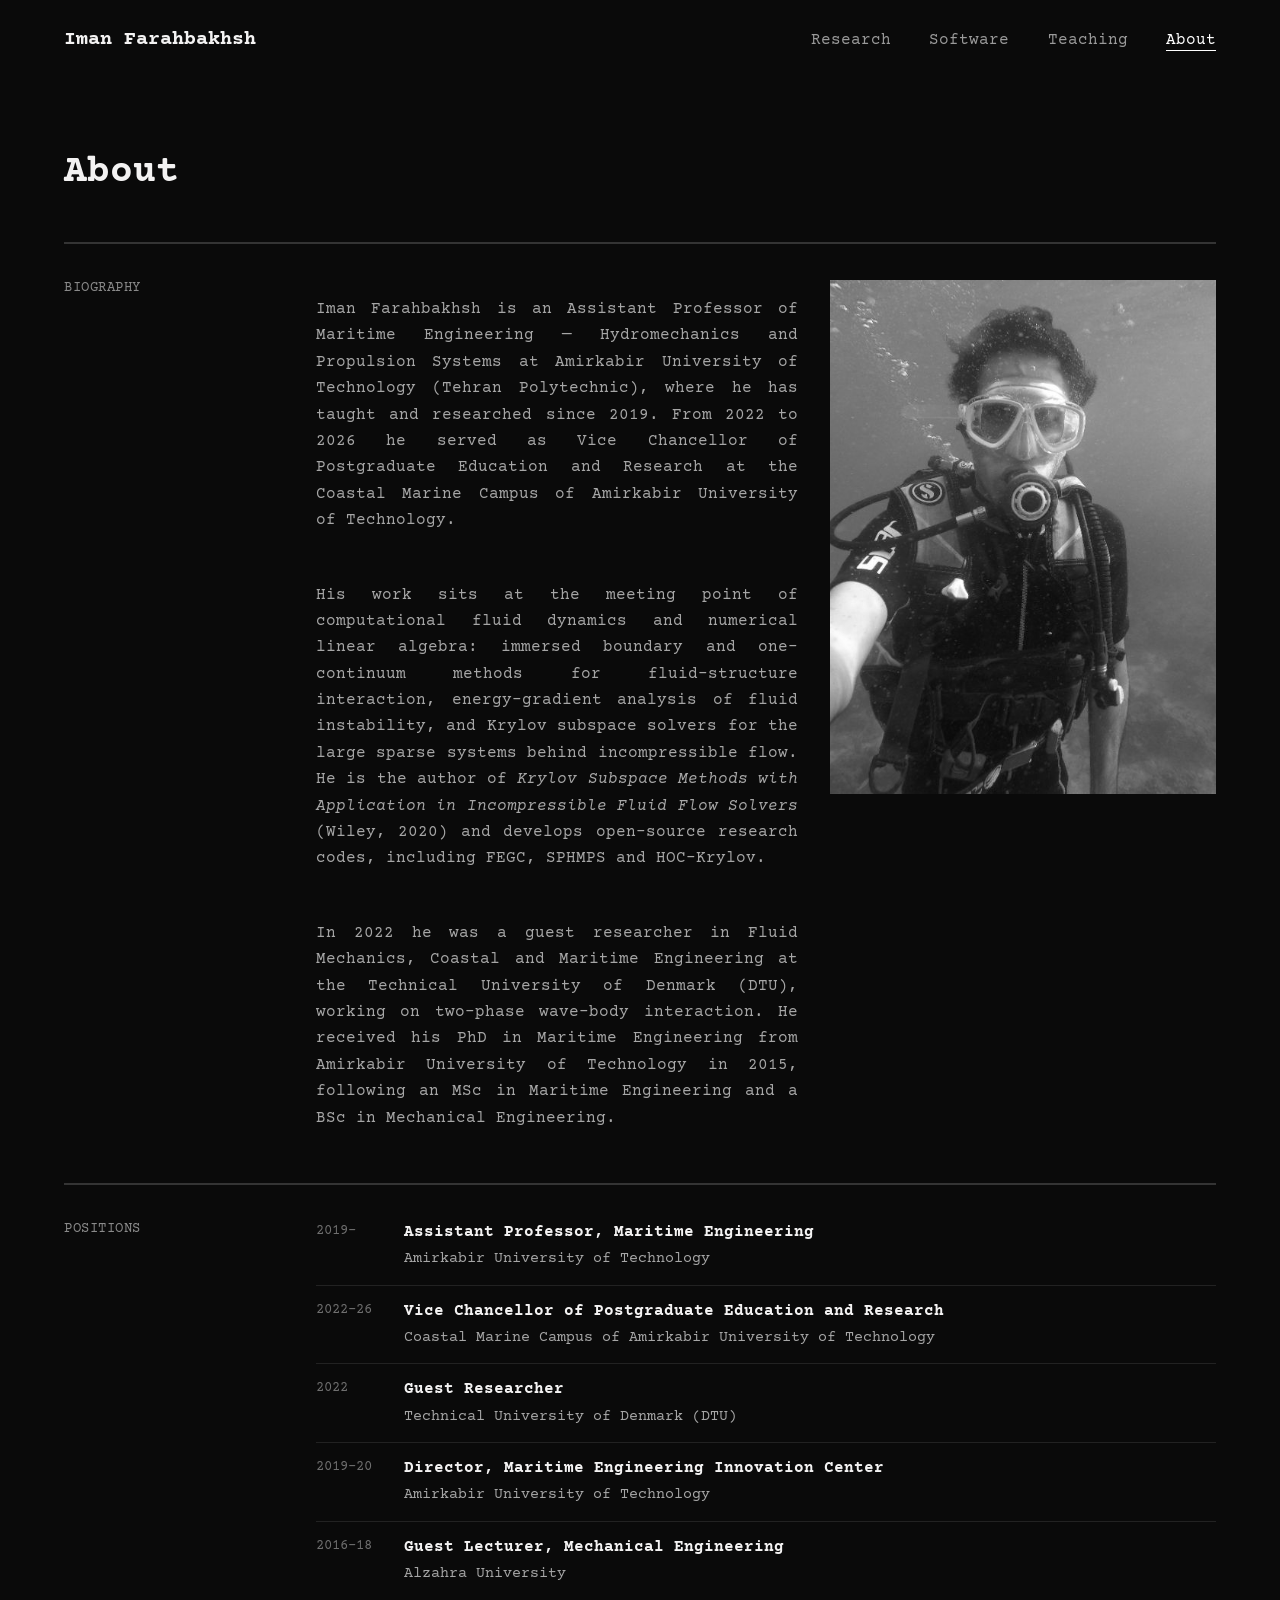
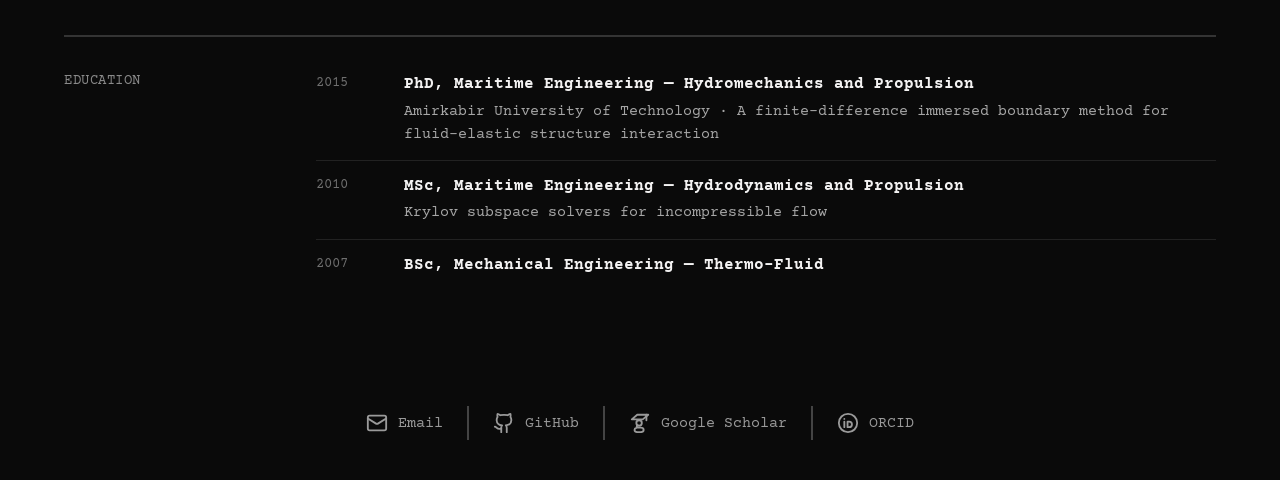
==== about.html @ 94e6cb4d "Add files via upload" ====
<!DOCTYPE html>
<html lang="en">
<head>
<meta charset="utf-8">
<meta name="viewport" content="width=device-width, initial-scale=1">
<title>About — Iman Farahbakhsh</title>
<meta name="description" content="About Iman Farahbakhsh — assistant professor of maritime engineering, Amirkabir University of Technology.">
<link rel="stylesheet" href="style.css">
</head>
<body>
<div class="page">
  <nav class="nav">
    <a class="brand" href="index.html">Iman Farahbakhsh</a>
    <div class="menu">
      <a href="research.html">Research</a>
      <a href="software.html">Software</a>
      <a href="teaching.html">Teaching</a>
      <a class="active" href="about.html">About</a>
    </div>
  </nav>

  <main class="doc">
    <header class="doc-head">
      <h1>About</h1>
    </header>

    <section class="block">
      <h2 class="label">Biography</h2>
      <div class="theme">
        <div class="theme-text bio">
          <p class="s">Iman Farahbakhsh is an Assistant Professor of Maritime Engineering — Hydromechanics and Propulsion Systems at Amirkabir University of Technology (Tehran Polytechnic), where he has taught and researched since 2019. From 2022 to 2026 he served as Vice Chancellor of Postgraduate Education and Research at the Coastal Marine Campus of Amirkabir University of Technology.</p>
          <p class="s">His work sits at the meeting point of computational fluid dynamics and numerical linear algebra: immersed boundary and one-continuum methods for fluid–structure interaction, energy-gradient analysis of fluid instability, and Krylov subspace solvers for the large sparse systems behind incompressible flow. He is the author of <i>Krylov Subspace Methods with Application in Incompressible Fluid Flow Solvers</i> (Wiley, 2020) and develops open-source research codes, including FEGC, SPHMPS and HOC-Krylov.</p>
          <p class="s">In 2022 he was a guest researcher in Fluid Mechanics, Coastal and Maritime Engineering at the Technical University of Denmark (DTU), working on two-phase wave–body interaction. He received his PhD in Maritime Engineering from Amirkabir University of Technology in 2015, following an MSc in Maritime Engineering and a BSc in Mechanical Engineering.</p>
        </div>
        <figure class="fig portrait"><img class="color-on-hover" src="[data-uri]" alt="Iman Farahbakhsh scuba diving"></figure>
      </div>
    </section>

    <section class="block">
      <h2 class="label">Positions</h2>
      <ul class="rows">
        <li><span class="y">2019–</span><span><span class="t">Assistant Professor, Maritime Engineering</span><span class="s">Amirkabir University of Technology</span></span></li>
        <li><span class="y">2022–26</span><span><span class="t">Vice Chancellor of Postgraduate Education and Research</span><span class="s">Coastal Marine Campus of Amirkabir University of Technology</span></span></li>
        <li><span class="y">2022</span><span><span class="t">Guest Researcher</span><span class="s">Technical University of Denmark (DTU)</span></span></li>
        <li><span class="y">2019–20</span><span><span class="t">Director, Maritime Engineering Innovation Center</span><span class="s">Amirkabir University of Technology</span></span></li>
        <li><span class="y">2016–18</span><span><span class="t">Guest Lecturer, Mechanical Engineering</span><span class="s">Alzahra University</span></span></li>
      </ul>
    </section>

    <section class="block">
      <h2 class="label">Education</h2>
      <ul class="rows">
        <li><span class="y">2015</span><span><span class="t">PhD, Maritime Engineering — Hydromechanics and Propulsion</span><span class="s">Amirkabir University of Technology · A finite-difference immersed boundary method for fluid–elastic structure interaction</span></span></li>
        <li><span class="y">2010</span><span><span class="t">MSc, Maritime Engineering — Hydrodynamics and Propulsion</span><span class="s">Krylov subspace solvers for incompressible flow</span></span></li>
        <li><span class="y">2007</span><span><span class="t">BSc, Mechanical Engineering — Thermo-Fluid</span></span></li>
      </ul>
    </section>
  </main>

  <footer>
    <a href="mailto:i.farahbakhsh@outlook.com">
      <svg viewBox="0 0 24 24"><rect width="20" height="16" x="2" y="4" rx="2"/><path d="m22 7-8.97 5.7a1.94 1.94 0 0 1-2.06 0L2 7"/></svg>
      <span>Email</span>
    </a>
    <a href="https://github.com/imanfarahbakhsh" target="_blank" rel="noopener">
      <svg viewBox="0 0 24 24"><path d="M15 22v-4a4.8 4.8 0 0 0-1-3.5c3 0 6-2 6-5.5.08-1.25-.27-2.48-1-3.5.28-1.15.28-2.35 0-3.5 0 0-1 0-3 1.5-2.64-.5-5.36-.5-8 0C6 2 5 2 5 2c-.3 1.15-.3 2.35 0 3.5A5.403 5.403 0 0 0 4 9c0 3.5 3 5.5 6 5.5-.39.49-.68 1.05-.85 1.65-.17.6-.22 1.23-.15 1.85v4"/><path d="M9 18c-4.51 2-5-2-7-2"/></svg>
      <span>GitHub</span>
    </a>
    <a href="https://scholar.google.co.uk/citations?hl=en&amp;user=B8ajVVsAAAAJ" target="_blank" rel="noopener">
      <svg viewBox="0 0 24 24"><path d="M3 8 9 3h12l-6 5Z"/><path d="M19 3v6"/><circle cx="11" cy="12" r="3"/><path d="M9.5 14.6c-1.6.6-1.4 2 .3 2.4h2.7c2.2 0 3.5 1.1 3.5 2.5S14.3 22 11 22s-5-1.1-5-2.5c0-.9.7-1.7 2-2.1"/></svg>
      <span>Google Scholar</span>
    </a>
    <a href="https://orcid.org/0000-0001-5304-8348" target="_blank" rel="noopener">
      <svg viewBox="0 0 24 24"><circle cx="12" cy="12" r="10"/><path d="M8 10.5v6"/><path d="M8 7.5h.01"/><path d="M11.5 10.5v6h1.8a3 3 0 0 0 0-6Z"/></svg>
      <span>ORCID</span>
    </a>
  </footer>
</div>
</body>
</html>
---- style.css ----
@import url('https://fonts.googleapis.com/css2?family=Courier+Prime:wght@400;700&display=swap');
*{box-sizing:border-box}
html,body{margin:0;background:#0a0a0a;color:#f3f2f2;font-family:'Courier Prime','Courier New',Courier,monospace}
a{color:#9a9a9a;text-decoration:none;transition:color .2s}
a:hover{color:#fff}
a:focus-visible{outline:2px solid #fff;outline-offset:2px}
.page{position:relative;min-height:100vh;display:flex;flex-direction:column;overflow:hidden}
.nav{position:relative;z-index:2;display:flex;justify-content:space-between;align-items:center;flex-wrap:wrap;gap:24px;padding:28px clamp(24px,5vw,80px);font-size:16px}
.brand{color:#f3f2f2;font-weight:700;font-size:clamp(18px,1.6vw,24px)}
.menu{display:flex;flex-wrap:wrap;column-gap:clamp(16px,3vw,48px);row-gap:8px}
.menu a.active{color:#fff;text-decoration:underline;text-underline-offset:6px}
.hero-img{position:absolute;right:0;top:8%;width:62%;height:78%;object-fit:cover;filter:grayscale(1);transition:filter .6s ease;z-index:1;
-webkit-mask-image:linear-gradient(to right,transparent 0%,#000 30%),linear-gradient(to bottom,transparent 0%,#000 15%,#000 85%,transparent 100%);-webkit-mask-composite:source-in;
mask-image:linear-gradient(to right,transparent 0%,#000 30%),linear-gradient(to bottom,transparent 0%,#000 15%,#000 85%,transparent 100%);mask-composite:intersect}
.hero-img:hover,img.color-on-hover:hover{filter:grayscale(0)}
img.color-on-hover{filter:grayscale(1);transition:filter .6s ease}
main{position:relative;z-index:2;pointer-events:none;flex:1;display:flex;flex-direction:column;justify-content:center;gap:48px;padding:0 clamp(24px,5vw,80px)}
main>*{pointer-events:auto}
.intro{margin:0;max-width:520px;font-size:16px;line-height:1.6;color:#a6a6a6;text-wrap:pretty}
.interests{list-style:none;margin:0;padding:0;display:flex;flex-direction:column;gap:28px;max-width:480px}
.interests li{display:flex;flex-direction:column;gap:6px}
.interests .t{font-size:clamp(18px,1.6vw,24px);font-weight:700}
.interests .s{font-size:15px;line-height:1.5;color:#a6a6a6;text-wrap:pretty}
footer{position:relative;z-index:2;display:flex;justify-content:center;flex-wrap:wrap;padding:32px 24px 40px;font-size:15px}
footer a{display:flex;align-items:center;gap:10px;padding:6px 24px}
footer a+a{border-left:2px solid rgba(243,242,242,.25)}
main.doc{justify-content:flex-start;gap:0;padding-top:clamp(32px,6vw,72px);padding-bottom:48px;max-width:1280px;width:100%}
.doc h1{margin:0;font-size:clamp(28px,3vw,40px);color:#f3f2f2}
.doc-head{display:flex;flex-direction:column;gap:16px;padding-bottom:48px}
.doc h2,.doc h3{margin:0}
.block{display:grid;grid-template-columns:minmax(140px,220px) minmax(0,1fr);gap:32px;padding:36px 0;border-top:2px solid rgba(243,242,242,.18)}
.label{font-size:14px;font-weight:400;color:#8a8a8a;letter-spacing:.04em;text-transform:uppercase}
.themes{display:flex;flex-direction:column;gap:48px}
.theme{display:grid;grid-template-columns:minmax(0,1fr) minmax(0,.8fr);gap:32px;align-items:start}
.theme-text{display:flex;flex-direction:column;gap:12px}
.num{font-size:14px;color:#6f6f6f}
.theme h3{font-size:clamp(20px,1.8vw,26px)}
.doc .s{font-size:15px;line-height:1.55;color:#a6a6a6;text-wrap:pretty}
.doc .t{color:#f3f2f2;font-weight:700;line-height:1.4;text-wrap:pretty}
.refs{list-style:none;margin:4px 0 0;padding:0;display:flex;flex-direction:column;gap:6px;font-size:14px}
.refs a::before{content:"→ ";color:#6f6f6f}
.fig{margin:0;aspect-ratio:4/3;border:2px dashed rgba(243,242,242,.2);display:flex;align-items:flex-end;padding:12px;font-size:13px;color:#6f6f6f;overflow:hidden}
.fig img{width:100%;height:100%;object-fit:cover;display:block}
.fig:has(img){border:0;padding:0}
.fig.portrait{aspect-ratio:3/4}
.bio{gap:16px}
.bio .s{font-size:16px;line-height:1.65;text-align:justify;hyphens:auto}
.book{display:flex;flex-direction:column;gap:6px;max-width:640px}
.book .t{font-size:clamp(18px,1.6vw,22px)}
.book:hover .t,.pubs a:hover .t{text-decoration:underline;text-underline-offset:4px}
.pubs,.rows{list-style:none;margin:0;padding:0;display:flex;flex-direction:column}
.pubs li,.rows li{display:grid;grid-template-columns:72px minmax(0,1fr);gap:16px;padding:14px 0;border-top:1px solid rgba(243,242,242,.1)}
.pubs li:first-child,.rows li:first-child{border-top:0;padding-top:0}
.pubs a,.rows li>span:last-child{display:flex;flex-direction:column;gap:4px}
.y{font-size:14px;color:#6f6f6f;padding-top:2px}
@media (max-width:760px){
.block{grid-template-columns:1fr;gap:20px;padding:28px 0}
.theme{grid-template-columns:1fr;gap:20px}
.doc-head{padding-bottom:32px}
.pubs li,.rows li{grid-template-columns:56px minmax(0,1fr);gap:12px}
}
@media (hover:none){.hero-img:active,img.color-on-hover:active{filter:grayscale(0)}}
@media (max-width:760px){
.page{min-height:100svh}
.nav{flex-direction:column;align-items:flex-start;gap:14px;padding:20px 20px 8px}
.menu{column-gap:20px;row-gap:6px;font-size:15px}
.menu a{padding:6px 0}
.hero-img{position:relative;order:0;top:auto;right:auto;width:100%;height:auto;aspect-ratio:4/3;margin:8px 0 0;
-webkit-mask-image:linear-gradient(to bottom,transparent 0%,#000 12%,#000 80%,transparent 100%);-webkit-mask-composite:source-over;
mask-image:linear-gradient(to bottom,transparent 0%,#000 12%,#000 80%,transparent 100%);mask-composite:add}
.page>.nav{order:-1}
main{order:1;justify-content:flex-start;gap:36px;padding:8px 20px 32px}
.intro{font-size:15px}
.interests{gap:22px}
.interests .t{font-size:19px}
.interests .s{font-size:14.5px}
footer{order:2;display:grid;grid-template-columns:1fr 1fr;gap:0;padding:20px 20px 32px;border-top:2px solid rgba(243,242,242,.25)}
footer a{padding:14px 4px;min-height:44px;justify-content:flex-start}
footer a+a{border-left:0}
}
footer svg{width:22px;height:22px;fill:none;stroke:currentColor;stroke-width:2;stroke-linecap:round;stroke-linejoin:round}
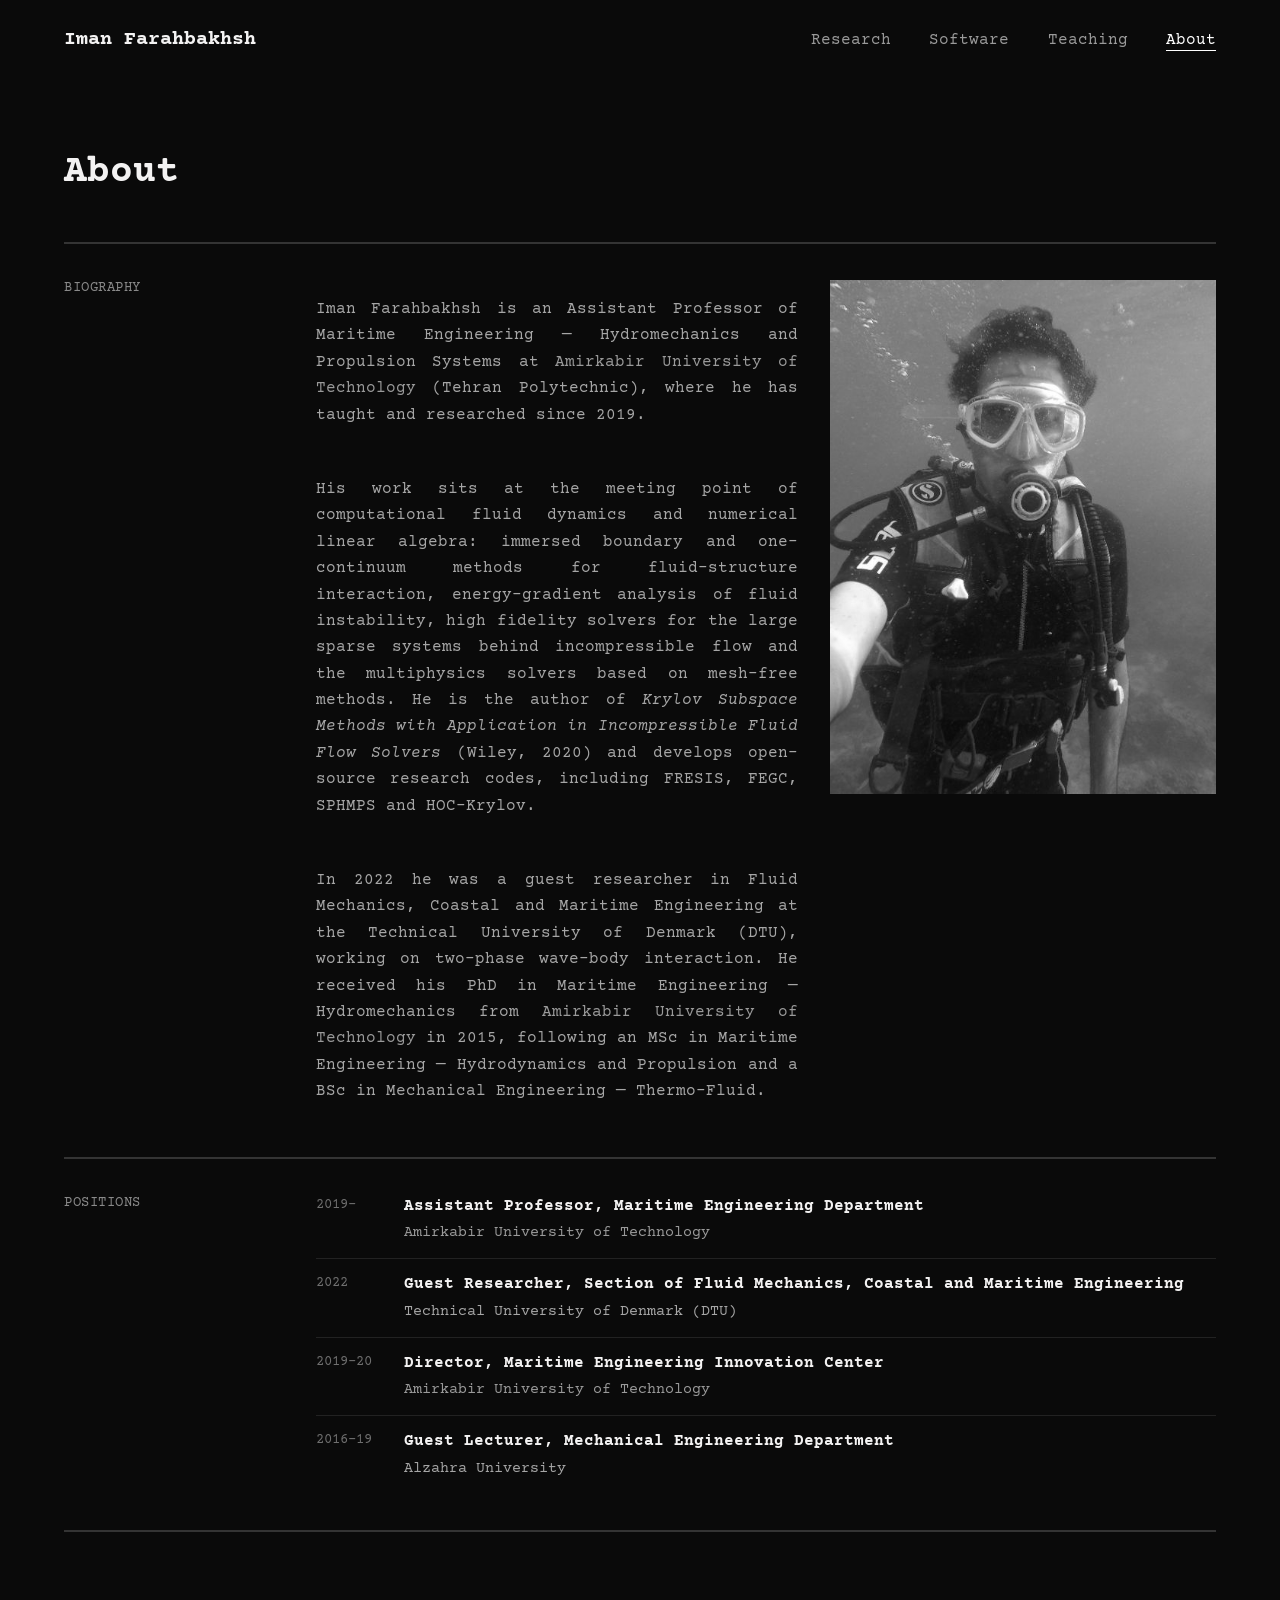
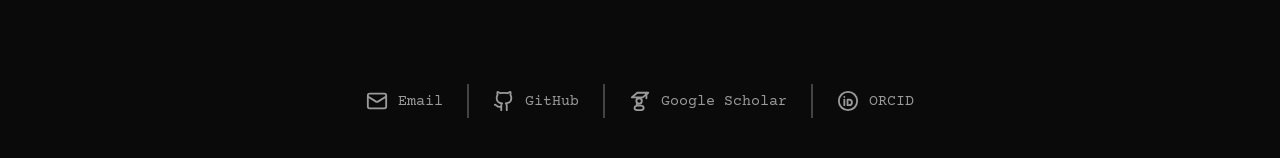
==== commit dc31c175: "Add files via upload" ====
--- a/about.html
+++ b/about.html
@@ -5,7 +5,7 @@
 <meta name="viewport" content="width=device-width, initial-scale=1">
 <title>About — Iman Farahbakhsh</title>
 <meta name="description" content="About Iman Farahbakhsh — assistant professor of maritime engineering, Amirkabir University of Technology.">
-<link rel="stylesheet" href="style.css">
+<link rel="stylesheet" href="style.css?v=3">
 </head>
 <body>
 <div class="page">
@@ -28,9 +28,9 @@
       <h2 class="label">Biography</h2>
       <div class="theme">
         <div class="theme-text bio">
-          <p class="s">Iman Farahbakhsh is an Assistant Professor of Maritime Engineering — Hydromechanics and Propulsion Systems at Amirkabir University of Technology (Tehran Polytechnic), where he has taught and researched since 2019. From 2022 to 2026 he served as Vice Chancellor of Postgraduate Education and Research at the Coastal Marine Campus of Amirkabir University of Technology.</p>
-          <p class="s">His work sits at the meeting point of computational fluid dynamics and numerical linear algebra: immersed boundary and one-continuum methods for fluid–structure interaction, energy-gradient analysis of fluid instability, and Krylov subspace solvers for the large sparse systems behind incompressible flow. He is the author of <i>Krylov Subspace Methods with Application in Incompressible Fluid Flow Solvers</i> (Wiley, 2020) and develops open-source research codes, including FEGC, SPHMPS and HOC-Krylov.</p>
-          <p class="s">In 2022 he was a guest researcher in Fluid Mechanics, Coastal and Maritime Engineering at the Technical University of Denmark (DTU), working on two-phase wave–body interaction. He received his PhD in Maritime Engineering from Amirkabir University of Technology in 2015, following an MSc in Maritime Engineering and a BSc in Mechanical Engineering.</p>
+          <p class="s" style="text-align:justify;hyphens:auto">Iman Farahbakhsh is an Assistant Professor of Maritime Engineering — Hydromechanics and Propulsion Systems at <a href="https://aut.ac.ir/en" target="_blank" rel="noopener">Amirkabir University of Technology</a> (Tehran Polytechnic), where he has taught and researched since 2019.</p>
+          <p class="s" style="text-align:justify;hyphens:auto">His work sits at the meeting point of computational fluid dynamics and numerical linear algebra: immersed boundary and one-continuum methods for fluid–structure interaction, energy-gradient analysis of fluid instability, high fidelity solvers for the large sparse systems behind incompressible flow and the multiphysics solvers based on mesh-free methods. He is the author of <i>Krylov Subspace Methods with Application in Incompressible Fluid Flow Solvers</i> (Wiley, 2020) and develops open-source research codes, including FRESIS, FEGC, SPHMPS and HOC-Krylov.</p>
+          <p class="s" style="text-align:justify;hyphens:auto">In 2022 he was a guest researcher in Fluid Mechanics, Coastal and Maritime Engineering at the Technical University of Denmark (DTU), working on two-phase wave–body interaction. He received his PhD in Maritime Engineering — Hydromechanics from <a href="https://aut.ac.ir/en" target="_blank" rel="noopener">Amirkabir University of Technology</a> in 2015, following an MSc in Maritime Engineering — Hydrodynamics and Propulsion and a BSc in Mechanical Engineering — Thermo-Fluid.</p>
         </div>
         <figure class="fig portrait"><img class="color-on-hover" src="[data-uri]" alt="Iman Farahbakhsh scuba diving"></figure>
       </div>
@@ -39,26 +39,21 @@
     <section class="block">
       <h2 class="label">Positions</h2>
       <ul class="rows">
-        <li><span class="y">2019–</span><span><span class="t">Assistant Professor, Maritime Engineering</span><span class="s">Amirkabir University of Technology</span></span></li>
-        <li><span class="y">2022–26</span><span><span class="t">Vice Chancellor of Postgraduate Education and Research</span><span class="s">Coastal Marine Campus of Amirkabir University of Technology</span></span></li>
-        <li><span class="y">2022</span><span><span class="t">Guest Researcher</span><span class="s">Technical University of Denmark (DTU)</span></span></li>
-        <li><span class="y">2019–20</span><span><span class="t">Director, Maritime Engineering Innovation Center</span><span class="s">Amirkabir University of Technology</span></span></li>
-        <li><span class="y">2016–18</span><span><span class="t">Guest Lecturer, Mechanical Engineering</span><span class="s">Alzahra University</span></span></li>
+        <li><span class="y">2019–</span><span><span class="t">Assistant Professor, Maritime Engineering Department</span><span class="s"><a href="https://aut.ac.ir/en" target="_blank" rel="noopener">Amirkabir University of Technology</a></span></span></li>
+        <li><span class="y">2022</span><span><span class="t">Guest Researcher, Section of Fluid Mechanics, Coastal and Maritime Engineering</span><span class="s">Technical University of Denmark (DTU)</span></span></li>
+        <li><span class="y">2019–20</span><span><span class="t">Director, Maritime Engineering Innovation Center</span><span class="s"><a href="https://aut.ac.ir/en" target="_blank" rel="noopener">Amirkabir University of Technology</a></span></span></li>
+        <li><span class="y">2016–19</span><span><span class="t">Guest Lecturer, Mechanical Engineering Department</span><span class="s">Alzahra University</span></span></li>
       </ul>
     </section>
 
     <section class="block">
-      <h2 class="label">Education</h2>
       <ul class="rows">
-        <li><span class="y">2015</span><span><span class="t">PhD, Maritime Engineering — Hydromechanics and Propulsion</span><span class="s">Amirkabir University of Technology · A finite-difference immersed boundary method for fluid–elastic structure interaction</span></span></li>
-        <li><span class="y">2010</span><span><span class="t">MSc, Maritime Engineering — Hydrodynamics and Propulsion</span><span class="s">Krylov subspace solvers for incompressible flow</span></span></li>
-        <li><span class="y">2007</span><span><span class="t">BSc, Mechanical Engineering — Thermo-Fluid</span></span></li>
       </ul>
     </section>
   </main>
 
   <footer>
-    <a href="mailto:i.farahbakhsh@outlook.com">
+    <a href="mailto:i.farahbakhsh@aut.ac.ir?cc=i.farahbakhsh@outlook.com">
       <svg viewBox="0 0 24 24"><rect width="20" height="16" x="2" y="4" rx="2"/><path d="m22 7-8.97 5.7a1.94 1.94 0 0 1-2.06 0L2 7"/></svg>
       <span>Email</span>
     </a>
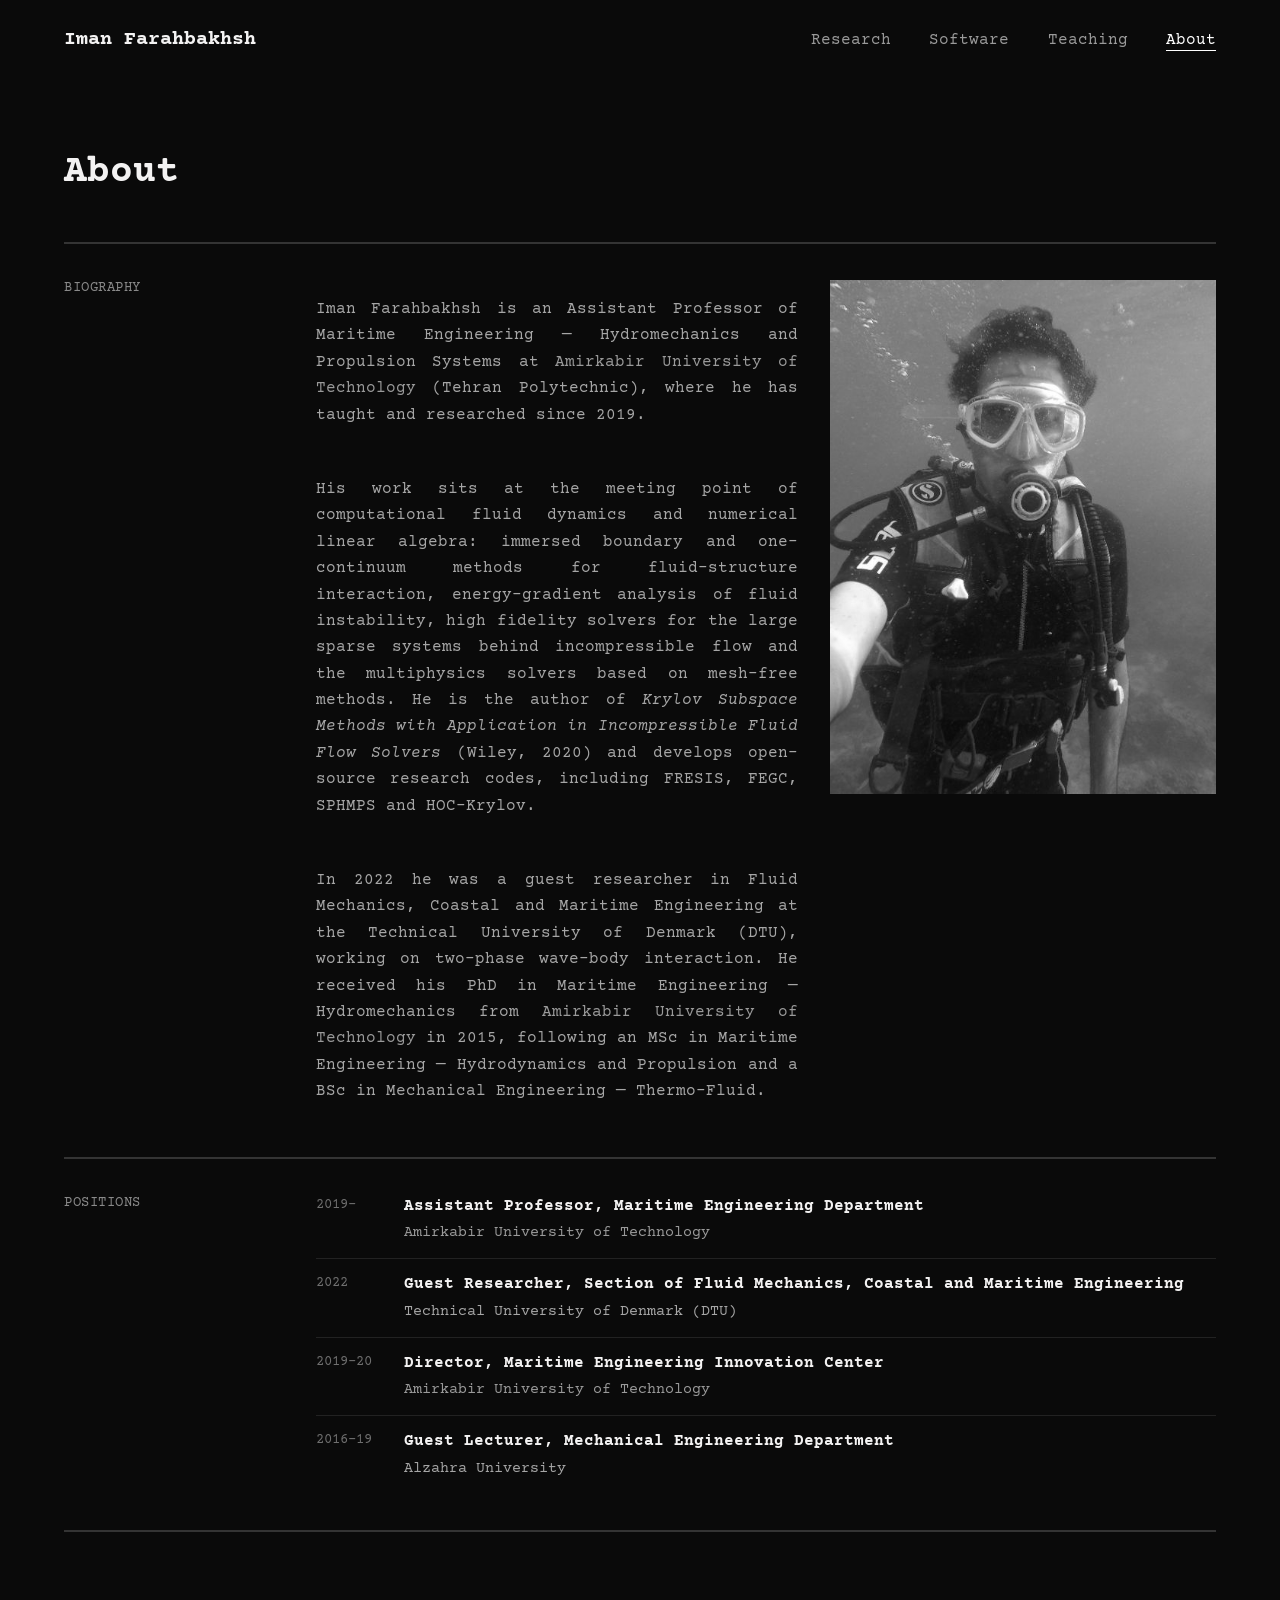
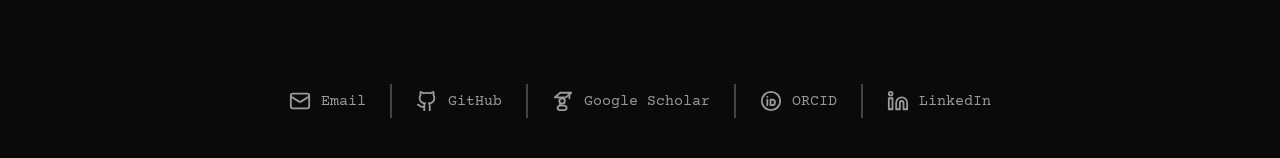
==== commit febc2c3f: "Add files via upload" ====
--- a/about.html
+++ b/about.html
@@ -69,6 +69,10 @@
       <svg viewBox="0 0 24 24"><circle cx="12" cy="12" r="10"/><path d="M8 10.5v6"/><path d="M8 7.5h.01"/><path d="M11.5 10.5v6h1.8a3 3 0 0 0 0-6Z"/></svg>
       <span>ORCID</span>
     </a>
+    <a href="https://www.linkedin.com/in/iman-farahbakhsh-55110b53/" target="_blank" rel="noopener">
+      <svg viewBox="0 0 24 24"><path d="M16 8a6 6 0 0 1 6 6v7h-4v-7a2 2 0 0 0-2-2 2 2 0 0 0-2 2v7h-4v-7a6 6 0 0 1 6-6z"/><rect width="4" height="12" x="2" y="9"/><circle cx="4" cy="4" r="2"/></svg>
+      <span>LinkedIn</span>
+    </a>
   </footer>
 </div>
 </body>
--- a/style.css
+++ b/style.css
@@ -77,5 +77,6 @@
 footer{order:2;display:grid;grid-template-columns:1fr 1fr;gap:0;padding:20px 20px 32px;border-top:2px solid rgba(243,242,242,.25)}
 footer a{padding:14px 4px;min-height:44px;justify-content:flex-start}
 footer a+a{border-left:0}
+footer a:last-child:nth-child(odd){grid-column:1/-1}
 }
 footer svg{width:22px;height:22px;fill:none;stroke:currentColor;stroke-width:2;stroke-linecap:round;stroke-linejoin:round}
